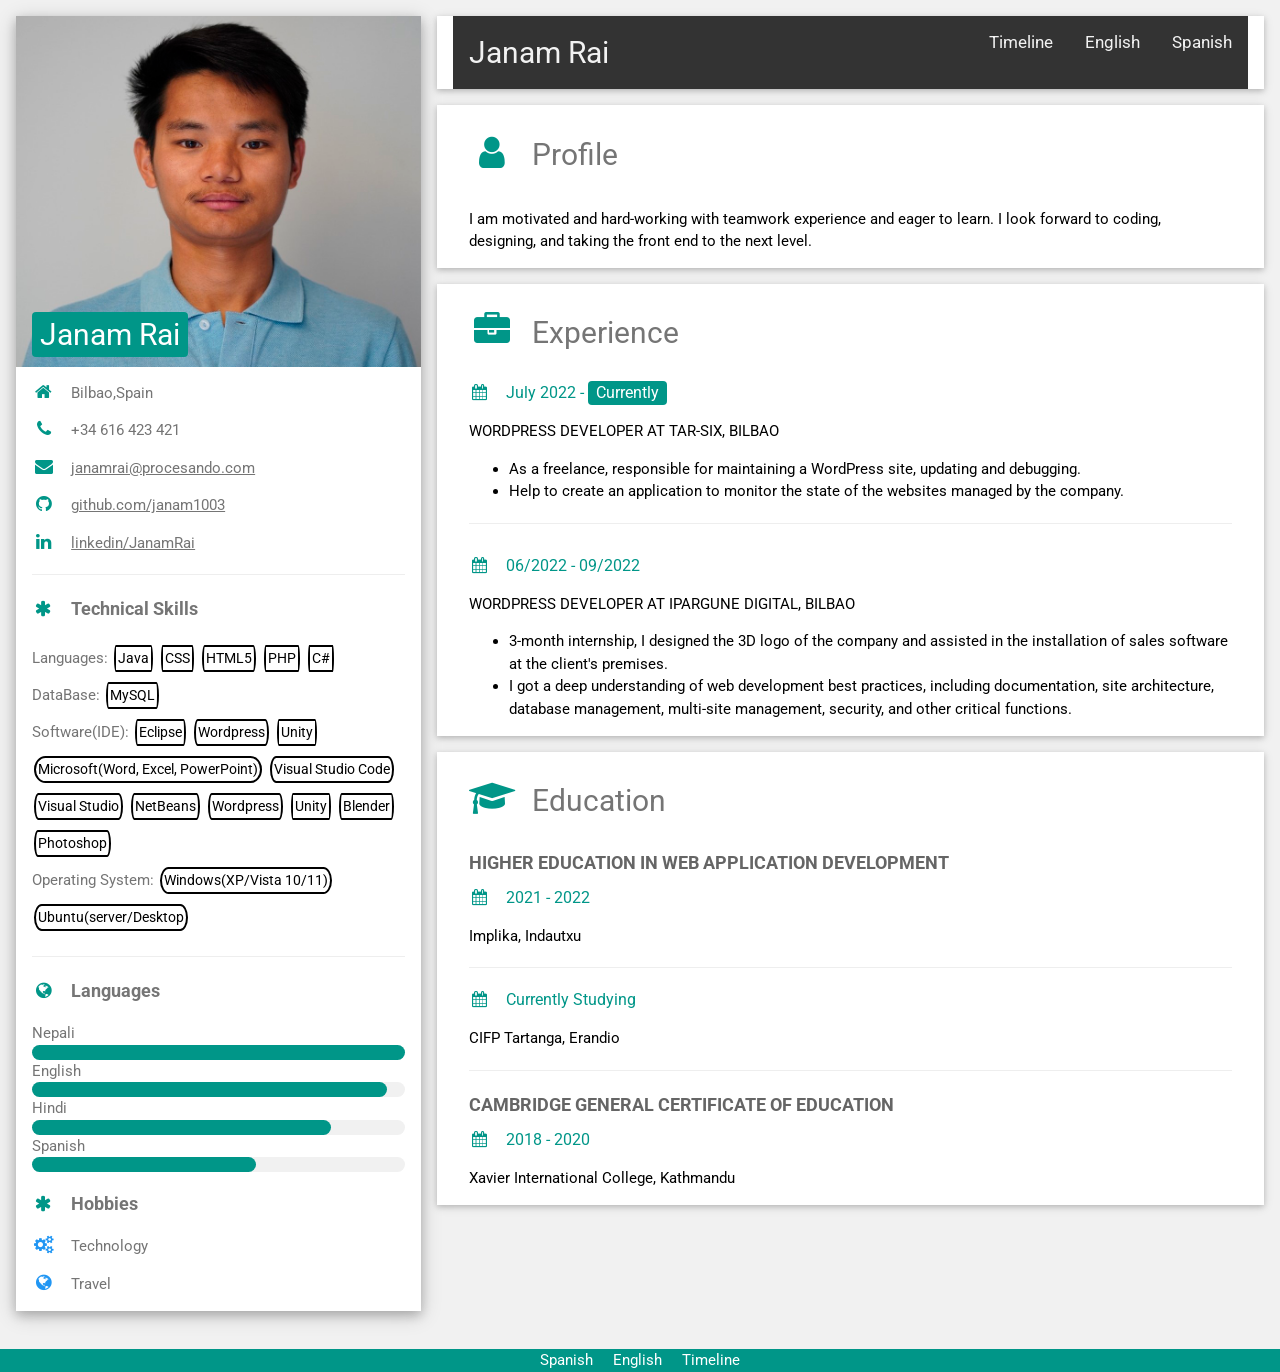
==== index.html @ 244e3b5e "Resume done" ====
<!DOCTYPE html>
<html>
<title>CV Janam Rai</title>
<meta charset="UTF-8">
<meta name="viewport" content="width=1366">
 <link rel="Icon" href="Logo.png">
<link rel="stylesheet" href="https://www.w3schools.com/w3css/4/w3.css">
<link rel='stylesheet' href='https://fonts.googleapis.com/css?family=Roboto'>
<link rel="stylesheet" href="https://cdnjs.cloudflare.com/ajax/libs/font-awesome/4.7.0/css/font-awesome.min.css">

<style>
html,body,h1,h2,h3,h4,h5,h6 {font-family: "Roboto", sans-serif}

.transbox {
  margin: 0px;
  padding: 4px;
  background-color: #ffffff52;
  border: 0.5px solid black;
  opacity: 0.6;
  font-size: 32px;
  font-weight: bold;
}

.btndownload {
  background-color: DodgerBlue;
  border: none;
  color: white;
  padding: 12px 30px;
  cursor: pointer;
  font-size: 20px;
}

/* Darker background on mouse-over */
.btndownload:hover {
  background-color: RoyalBlue;
}



/* Add a black background color to the top navigation */
.topnav {
  background-color: #333;
  overflow: hidden;
}

/* Style the links inside the navigation bar */
.topnav a {
  float: right;
  display: block;
  color: #f2f2f2;
  text-align: center;
  padding: 14px 16px;
  text-decoration: none;
  font-size: 17px;
}

/* Change the color of links on hover */
.topnav a:hover {
  background-color: #ddd;
  color: black;
}

/* Add an active class to highlight the current page */
.topnav a.active {
  background-color: #04AA6D;
  color: white;
}

/* Hide the link that should open and close the topnav on small screens */
.topnav .icon {
  display: none;
}

.btn{
border-radius:10%/100%;
border:2px solid #000;
background:#fff;
margin: 5px 2px;
padding: 1px 2px;
font-size:14px;
display:inline-block;
}
.btn:hover {
  background-color: #4CAF50;
  color: white;

}

.btn1{
border-radius:10%/100%;
border:2px solid #000;
background:#fff;
margin: 5px 2px;
padding: 1px 2px;
font-size:14px;
font-weight: bold;
display:inline-block;
}
.btn1:hover {
  background-color: #E83AE8;
  color: white;

}

.btn3{
border-radius:20%/100%;
border:2px solid #000;
background:#fff;
margin: 5px 2px;
padding: 1px 2px;
font-size:14px;
display:inline-block;
}
.btn3:hover {
  background-color: #1D5DDC;
  color: white;
}


.tooltip .tooltiptext {
  visibility: hidden;
  width: 120px;
  background-color: black;
  color: #fff;
  text-align: center;
  border-radius: 6px;
  padding: 5px 0;
  position: absolute;
  z-index: 1;
  top: -5px;
  left: 110%;
}

.tooltip .tooltiptext::after {
  content: "";
  position: absolute;
  top: 50%;
  right: 100%;
  margin-top: -5px;
  border-width: 5px;
  border-style: solid;
  border-color: transparent black transparent transparent;
}
.tooltip:hover .tooltiptext {
  visibility: visible;
}
</style>

<body class="w3-light-grey">

<!-- Page Container -->
<div class="w3-content w3-margin-top" style="max-width:1400px;">

  <!-- The Grid -->
  <div class="w3-row-padding">

    <!-- Left Column -->
    <div class="w3-third">
      
      <div class="w3-white w3-text-grey w3-card-4">
        <div class="w3-display-container">
          <img src = "./CV_Photo.png" style="width:100%" z-index: 50; alt="Avatar">
          
          <div class="w3-display-bottomleft w3-container w3-text-black">
             <!--<div class="transbox">
              <p>Janam Rai</p>
               <h2><p class="transbox w3-round">Janam Rai</p></h2>
            </div>-->  
            <h2><span class="w3-tag w3-teal w3-round">Janam Rai</span></h2> 
        </div>
    
      </div>

        <div class="w3-container">

           <!--<p><i class="fa fa-suitcase fa-fw w3-margin-right w3-large w3-text-teal"></i>Web Developer</p>
            <p><i class="fa fa-envelope fa-fw w3-margin-right w3-large w3-text-teal"></i>janamrai@procesando.com</p>--->
          <p><i class="fa fa-home fa-fw w3-margin-right w3-large w3-text-teal"></i>Bilbao,Spain</p>
          <p><i class="fa fa-phone fa-fw w3-margin-right w3-large w3-text-teal"></i><a>+34 616 423 421</a></p> 
          <p><i class="fa fa-envelope fa-fw w3-margin-right w3-large w3-text-teal"></i><a href = "mailto: janamrai@procesando.com">janamrai@procesando.com</a></p>     
          <p><i class="fa fa-github fa-fw w3-margin-right w3-large w3-text-teal"></i><a href="https://github.com/janam1003" title="">github.com/janam1003</a></p> 
          <p><i class="fa fa-linkedin fa-fw w3-margin-right w3-large w3-text-teal"></i><a href="https://www.linkedin.com/in/janam-rai-2b9438182/" title="">linkedin/JanamRai</a></p>     
          <hr>

          <p class="w3-large"><b><i class="fa fa-asterisk fa-fw w3-margin-right w3-text-teal"></i>Technical Skills</b></p>
          <div class="tooltip">Languages:
             <button class="btn">Java </button>
             <button class="btn">CSS </button>
             <button class="btn">HTML5 </button>
             <button class="btn">PHP </button>
             <button class="btn">C# </button>
          </div>

          <div class="tooltip">DataBase:
            <button class="btn">MySQL </button>
          </div>

          <div class="tooltip">Software(IDE):
            <button class="btn">Eclipse </button>
            <button class="btn">Wordpress </button>
            <button class="btn">Unity </button>
            <button class="btn">Microsoft(Word, Excel, PowerPoint) </button>
            <button class="btn">Visual Studio Code </button>
            <button class="btn">Visual Studio </button>
            <button class="btn">NetBeans </button>
            <button class="btn">Wordpress </button>
            <button class="btn">Unity </button>
            <button class="btn">Blender </button>
            <button class="btn">Photoshop </button>
          </div>

          <div class="tooltip">Operating System:
            <button class="btn">Windows(XP/Vista 10/11) </button>
            <button class="btn">Ubuntu(server/Desktop</button>
          </div>

          <hr>
       
          <p class="w3-large w3-text-theme"><b><i class="fa fa-globe fa-spin fa-fw w3-margin-right w3-text-teal"></i>Languages</b></p>
          <div class="tooltip">Nepali
           <span class="tooltiptext">Native one</span>
          </div>

          <div class="w3-light-grey w3-round-xlarge">
            <div class="w3-round-xlarge w3-teal" style="height:15px;width:100%"></div>
          </div>

          <div class="tooltip">English
            <span class="tooltiptext">Controls it very well</span>
          </div>

          <div class="w3-light-grey w3-round-xlarge">
            <div class="w3-round-xlarge w3-teal" style="height:15px;width:95%"></div>
          </div>

          <div class="tooltip">Hindi
            <span class="tooltiptext">Controls it very well</span>
          </div>

          <div class="w3-light-grey w3-round-xlarge">
            <div class="w3-round-xlarge w3-teal" style="height:15px;width:80%"></div>
          </div>

          <div class="tooltip">Spanish
            <span class="tooltiptext">Controls it very well</span>
          </div>
          <div class="w3-light-grey w3-round-xlarge">
            <div class="w3-round-xlarge w3-teal" style="height:15px;width:60%"></div>
          </div>

        
          <p class="w3-large"><b><i class="fa fa-asterisk fa-spin fa-fw w3-margin-right w3-text-teal"></i>Hobbies</b></p>
           <!--<p><i class="fa fa-blind fa-fw w3-margin-right w3-large w3-text-blue"></i>Trecking</p>-->
          <p><i class="fa fa-cogs fa-fw w3-margin-right w3-large w3-text-blue"></i>Technology</p>
          <p><i class="fa fa-globe fa-fw w3-margin-right w3-large w3-text-blue"></i>Travel</p>

        </div>

      </div><br>

    </div>
    <!-- End Left Column -->

    <!-- Right Column -->
    <div class="w3-twothird">
      <div class="w3-container w3-card w3-white w3-margin-bottom">
      <div class="topnav" id="myTopnav">      
        <a href="./CV_Español.html">Spanish</a>
        <a href="./CV_English.html">English</a>
        <a href="./CV_Timeline.html">Timeline</a>       
        <a style="float:left; font-size:30px;">Janam Rai</a>
        <a href="javascript:void(0);" class="icon" onclick="myFunction()">
        <i class="fa fa-bars"></i>
        </a>
      </div>
    </div>

    <div class="w3-container w3-card w3-white w3-margin-bottom">
        <div class="w3-container">
        <h2 class="w3-text-grey w3-padding-16"><i class="fa fa-user fa-fw w3-margin-right w3-xxlarge w3-text-teal"></i>Profile </h2>
        <p>I am motivated and hard-working with teamwork experience and eager to learn. I look forward to coding, designing, and taking the front end to the next level.</p>  
        </div>
      </div>

      <div class="w3-container w3-card w3-white w3-margin-bottom">
        <div class="w3-container">
          <h2 class="w3-text-grey w3-padding-16"><i class="fa fa-briefcase fa-fw w3-margin-right w3-xxlarge w3-text-teal"></i>Experience</h2>
          <h6 class="w3-text-teal"><i class="fa fa-calendar fa-fw w3-margin-right"></i>July 2022 - <span class="w3-tag w3-teal w3-round">Currently</span></h6>
          <p> WORDPRESS DEVELOPER AT TAR-SIX, BILBAO</p>           
          <ul>
            <li>As a freelance, responsible for maintaining a WordPress site, updating and debugging.</li>
            <li>Help to create an application to monitor the state of the websites managed by the company.</li>          
          </ul>
          <hr>
        </div> 

        <div class="w3-container">
          <h6 class="w3-text-teal"><i class="fa fa-calendar fa-fw w3-margin-right"></i>06/2022 - <span>09/2022</span></h6>
          <p> WORDPRESS DEVELOPER AT IPARGUNE DIGITAL, BILBAO</p>           
          <ul>
            <li>3-month internship, I designed the 3D logo of the company and assisted in the installation of sales software at the client's premises.</li>
            <li>I got a deep understanding of web development best practices, including documentation, site architecture, database management, multi-site management, security, and other critical functions.       
          </ul>
        </div> 
      </div>

      <div class="w3-container w3-card w3-white w3-margin-bottom">
        <div class="w3-container">
          <h2 class="w3-text-grey w3-padding-16"><i class="fa fa-graduation-cap fa-fw w3-margin-right w3-xxlarge w3-text-teal"></i>Education
          <h5 class="w3-opacity"><b>HIGHER EDUCATION IN WEB APPLICATION DEVELOPMENT</b></h5>
          <h6 class="w3-text-teal"><i class="fa fa-calendar fa-fw w3-margin-right"></i>2021 - 2022</h6>
          <p>Implika, Indautxu</p>
          <hr>
          <h6 class="w3-text-teal"><i class="fa fa-calendar fa-fw w3-margin-right"></i>Currently Studying</h6>
          <p>CIFP Tartanga, Erandio</p>
          <hr>
              <h5 class="w3-opacity"><b>CAMBRIDGE GENERAL CERTIFICATE OF EDUCATION</b></h5>
              <h6 class="w3-text-teal"><i class="fa fa-calendar fa-fw w3-margin-right"></i>2018 - 2020</h6>
              <p>Xavier International College, Kathmandu</p>
              
        </div>
        
      </div>
    <!-- End Right Column -->

    </div>
  <!-- End Grid -->

</div>
<!-- End Left Column -->

  <footer class="w3-container w3-teal w3-center w3-margin-top">

    
    <a href="./CV_Español.html" ><span class="w3-tag w3-teal w3-round">Spanish</span></a>
    <a href="./CV_English.html"><span class="w3-tag w3-teal w3-round">English</span></a>
    <a href="./CV_Timeline.html"><span class="w3-tag w3-teal w3-round">Timeline</span></a>

  </footer>
</body>
</html>
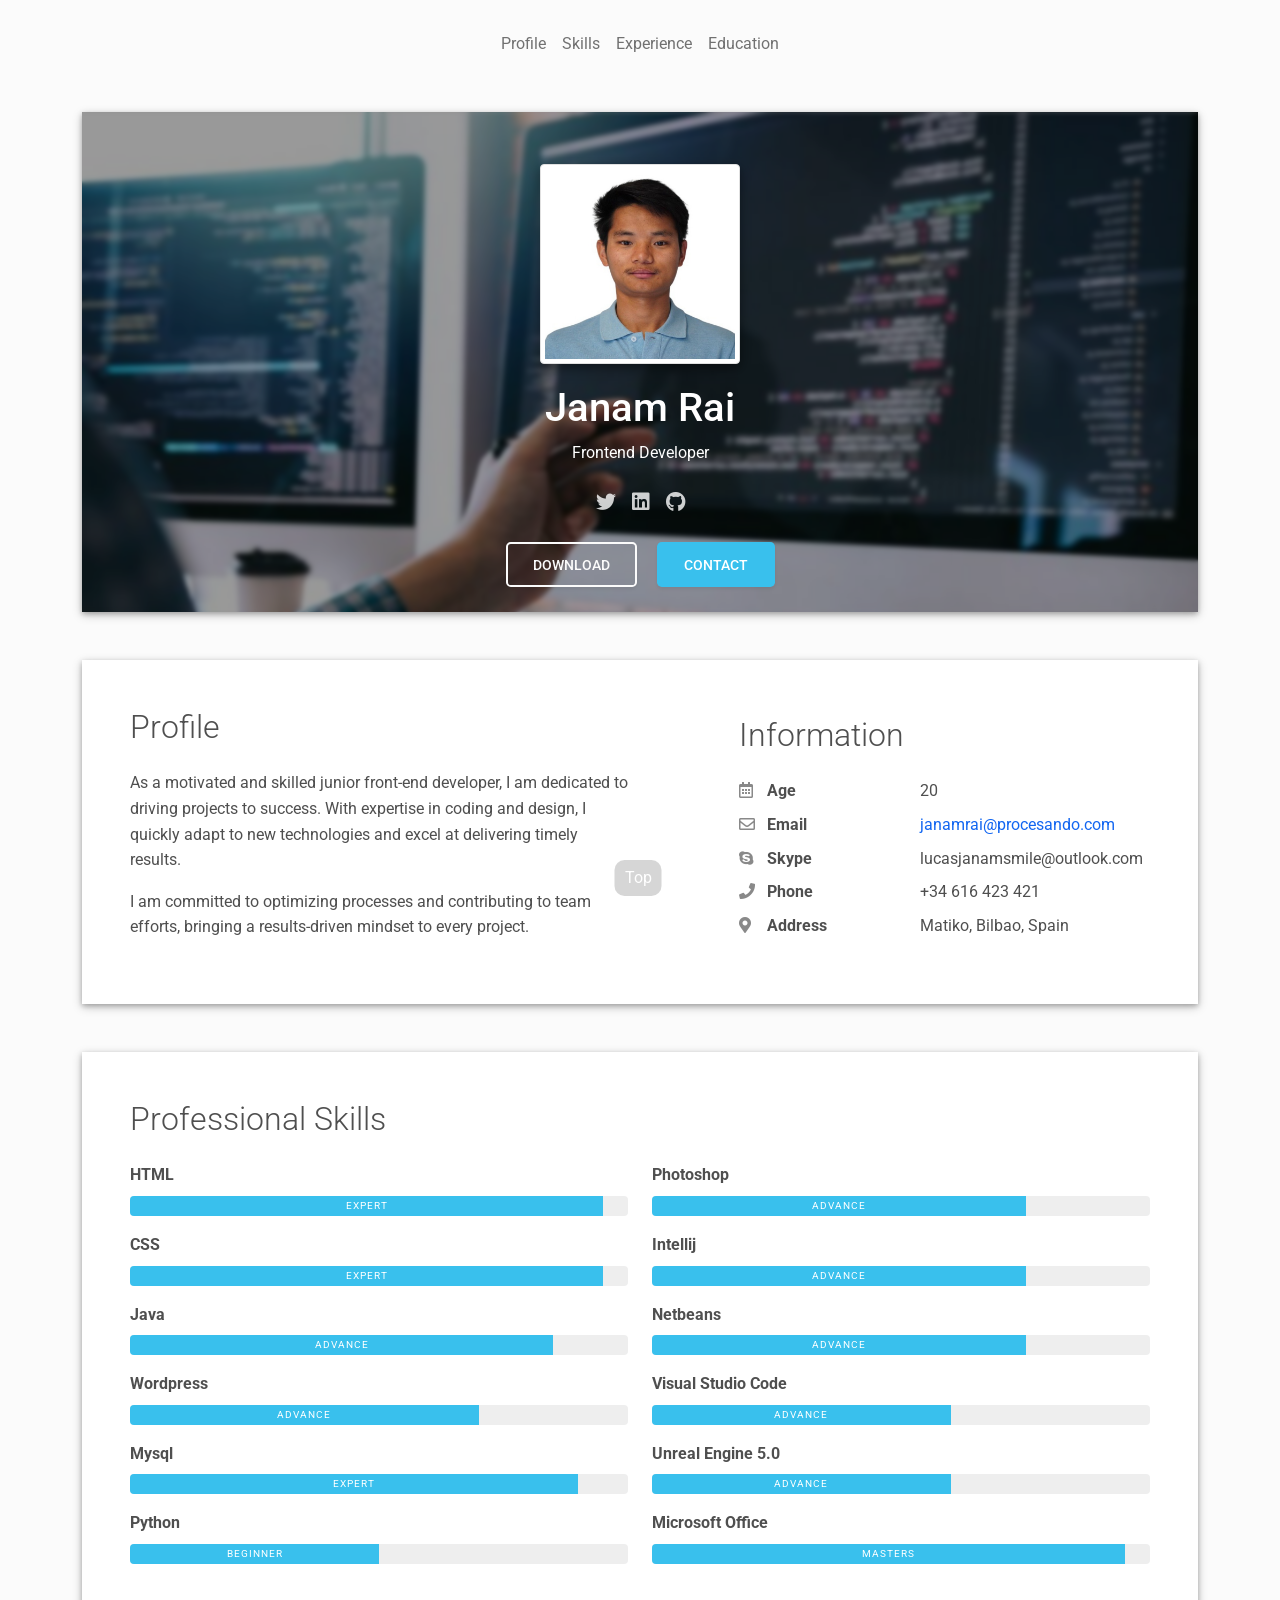
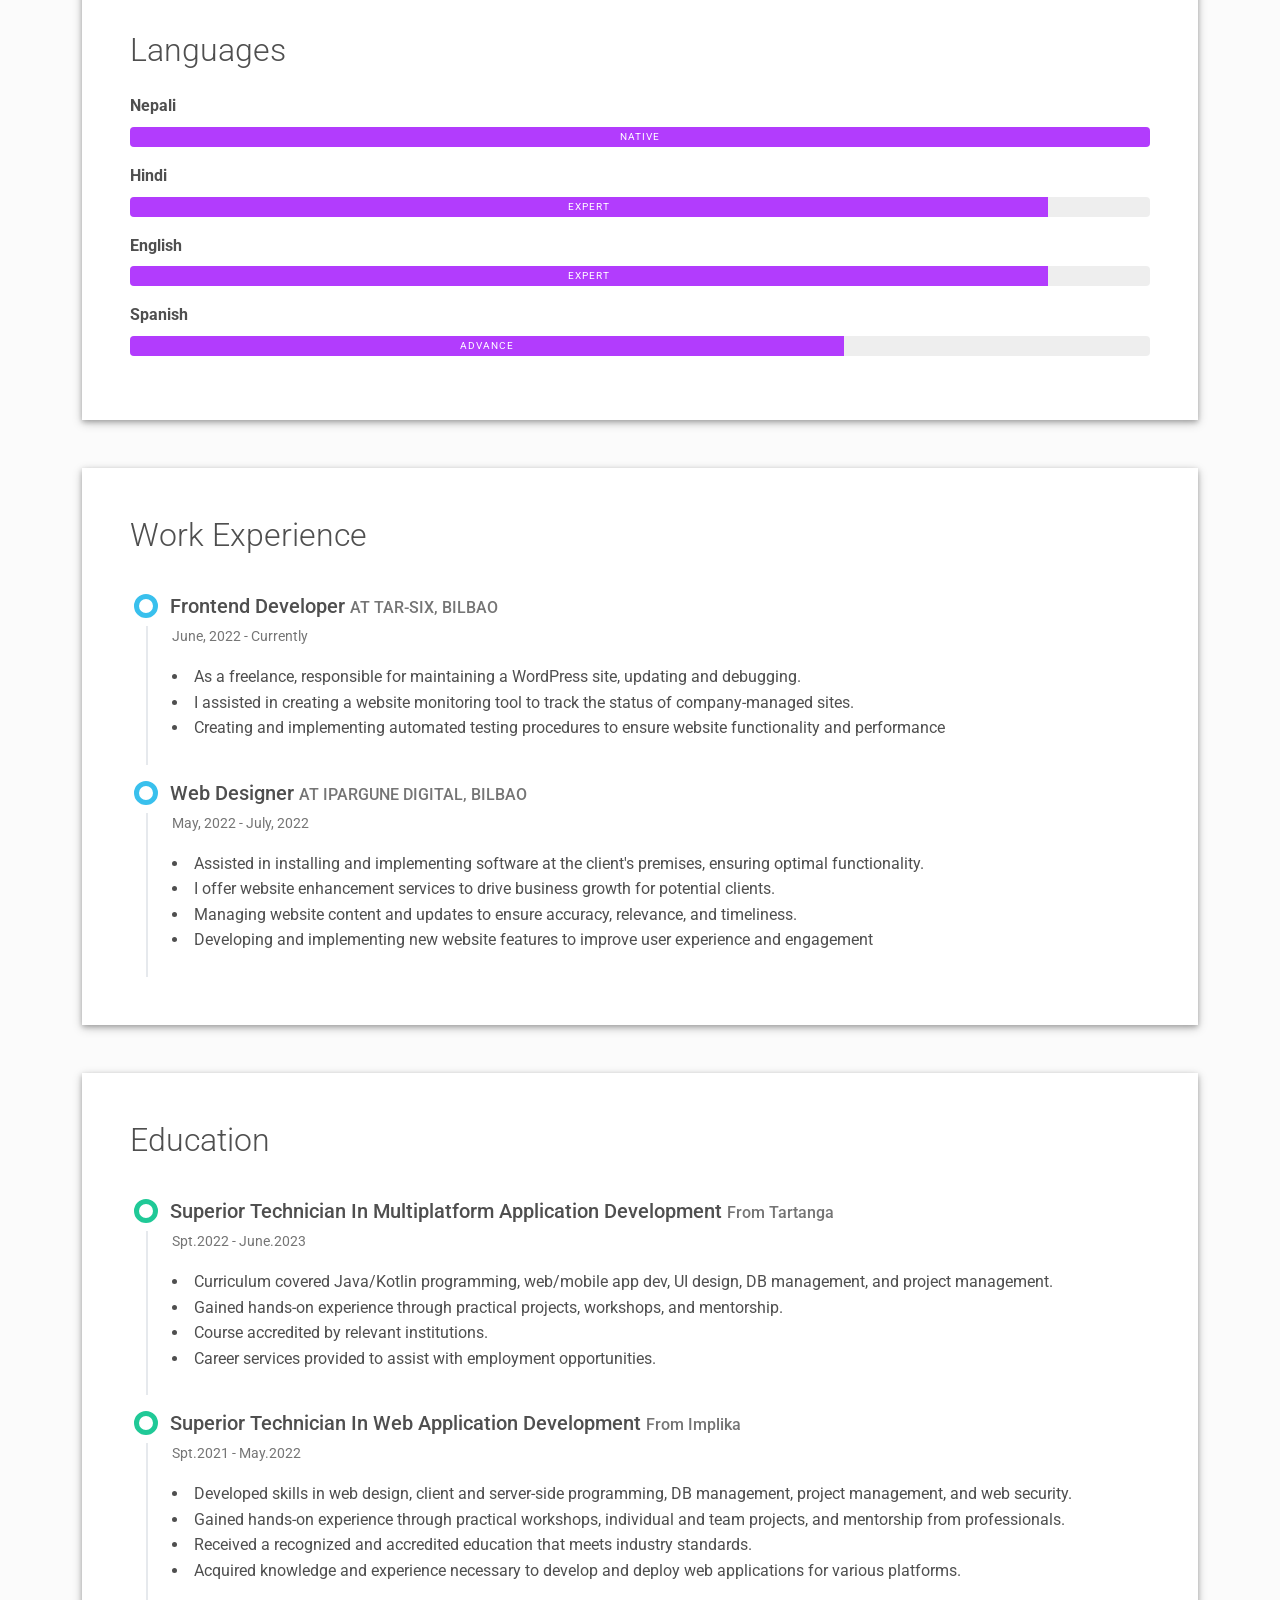
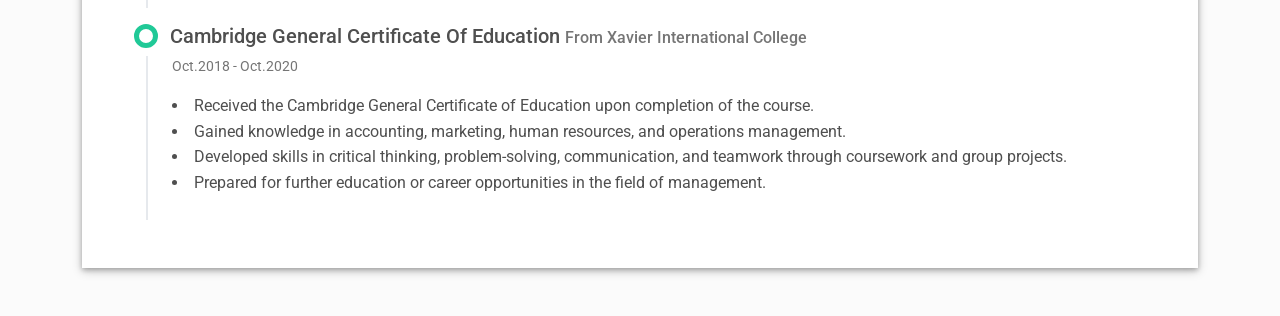
==== commit 7a1942f7: "resume model done Signed-off-by: Janam Rai <lucasjanamsmile@gmail.com>" ====
--- a/index.html
+++ b/index.html
@@ -1,343 +1,790 @@
-
 <!DOCTYPE html>
-<html>
-<title>CV Janam Rai</title>
-<meta charset="UTF-8">
-<meta name="viewport" content="width=1366">
- <link rel="Icon" href="Logo.png">
-<link rel="stylesheet" href="https://www.w3schools.com/w3css/4/w3.css">
-<link rel='stylesheet' href='https://fonts.googleapis.com/css?family=Roboto'>
-<link rel="stylesheet" href="https://cdnjs.cloudflare.com/ajax/libs/font-awesome/4.7.0/css/font-awesome.min.css">
-
-<style>
-html,body,h1,h2,h3,h4,h5,h6 {font-family: "Roboto", sans-serif}
-
-.transbox {
-  margin: 0px;
-  padding: 4px;
-  background-color: #ffffff52;
-  border: 0.5px solid black;
-  opacity: 0.6;
-  font-size: 32px;
-  font-weight: bold;
-}
-
-.btndownload {
-  background-color: DodgerBlue;
-  border: none;
-  color: white;
-  padding: 12px 30px;
-  cursor: pointer;
-  font-size: 20px;
-}
-
-/* Darker background on mouse-over */
-.btndownload:hover {
-  background-color: RoyalBlue;
-}
-
-
-
-/* Add a black background color to the top navigation */
-.topnav {
-  background-color: #333;
-  overflow: hidden;
-}
-
-/* Style the links inside the navigation bar */
-.topnav a {
-  float: right;
-  display: block;
-  color: #f2f2f2;
-  text-align: center;
-  padding: 14px 16px;
-  text-decoration: none;
-  font-size: 17px;
-}
-
-/* Change the color of links on hover */
-.topnav a:hover {
-  background-color: #ddd;
-  color: black;
-}
-
-/* Add an active class to highlight the current page */
-.topnav a.active {
-  background-color: #04AA6D;
-  color: white;
-}
-
-/* Hide the link that should open and close the topnav on small screens */
-.topnav .icon {
-  display: none;
-}
-
-.btn{
-border-radius:10%/100%;
-border:2px solid #000;
-background:#fff;
-margin: 5px 2px;
-padding: 1px 2px;
-font-size:14px;
-display:inline-block;
-}
-.btn:hover {
-  background-color: #4CAF50;
-  color: white;
-
-}
-
-.btn1{
-border-radius:10%/100%;
-border:2px solid #000;
-background:#fff;
-margin: 5px 2px;
-padding: 1px 2px;
-font-size:14px;
-font-weight: bold;
-display:inline-block;
-}
-.btn1:hover {
-  background-color: #E83AE8;
-  color: white;
-
-}
-
-.btn3{
-border-radius:20%/100%;
-border:2px solid #000;
-background:#fff;
-margin: 5px 2px;
-padding: 1px 2px;
-font-size:14px;
-display:inline-block;
-}
-.btn3:hover {
-  background-color: #1D5DDC;
-  color: white;
-}
-
-
-.tooltip .tooltiptext {
-  visibility: hidden;
-  width: 120px;
-  background-color: black;
-  color: #fff;
-  text-align: center;
-  border-radius: 6px;
-  padding: 5px 0;
-  position: absolute;
-  z-index: 1;
-  top: -5px;
-  left: 110%;
-}
-
-.tooltip .tooltiptext::after {
-  content: "";
-  position: absolute;
-  top: 50%;
-  right: 100%;
-  margin-top: -5px;
-  border-width: 5px;
-  border-style: solid;
-  border-color: transparent black transparent transparent;
-}
-.tooltip:hover .tooltiptext {
-  visibility: visible;
-}
-</style>
-
-<body class="w3-light-grey">
-
-<!-- Page Container -->
-<div class="w3-content w3-margin-top" style="max-width:1400px;">
-
-  <!-- The Grid -->
-  <div class="w3-row-padding">
-
-    <!-- Left Column -->
-    <div class="w3-third">
-      
-      <div class="w3-white w3-text-grey w3-card-4">
-        <div class="w3-display-container">
-          <img src = "./CV_Photo.png" style="width:100%" z-index: 50; alt="Avatar">
+
+<html lang="en-US">
+
+    <head>
+
+        <meta charset="UTF-8">
+
+        <meta http-equiv="X-UA-Compatible" content="IE=edge">
+
+        <meta name="viewport" content="width=device-width, initial-scale=1">
+
+        <title>Janam Rai</title>
+
+        <link rel="Icon" href="images/Logo.png">
+
+        <link rel="preload" as="style" href="https://fonts.googleapis.com/css2?family=Poppins:wght@600&amp;family=Roboto:wght@300;400;500;700&amp;display=swap"/>
+
+        <link rel="stylesheet"href="https://fonts.googleapis.com/css2?family=Poppins:wght@600&amp;family=Roboto:wght@300;400;500;700&amp;display=swap" media="print" onload="this.media='all'"/>
+
+        <noscript> <link rel="stylesheet" href="https://fonts.googleapis.com/css2?family=Poppins:wght@600&amp;family=Roboto:wght@300;400;500;700&amp;display=swap"/></noscript>
+
+        <link href="css/font-awesome/css/all.min.css?ver=1.2.1" rel="stylesheet">
+
+        <link href="css/mdb.min.css?ver=1.2.1" rel="stylesheet">
+
+        <link href="css/aos.css?ver=1.2.1" rel="stylesheet">
+
+        <link href="css/main.css?ver=1.2.1" rel="stylesheet">
+
+        <noscript><style type="text/css">[data-aos] {opacity: 1 !important;transform: translate(0) scale(1) !important;}</style></noscript>
+
+    </head>
+
+
+    <body class="bg-light" id="top">
+
+        <header class="d-print-none">
+
+            <div class="container text-center text-lg-left">
+
+                <div class="pt-4 clearfix">
+
+                    <div class="container text-center text-lg-left">
+
+                        <nav role="navigation">
+
+                            <ul class="nav justify-content-center">
+
+                                <li class="nav-item"><a class="nav-link" href="#about" title="About"><span class="menu-title">Profile</span></a> </li>
+
+                                <li class="nav-item"><a class="nav-link" href="#skills" title="Skills"><span class="menu-title">Skills</span></a> </li>
+
+                                <li class="nav-item"><a class="nav-link" href="#experience" title="Experience"><span class="menu-title">Experience</span></a></li>
+
+                                <li class="nav-item"><a class="nav-link" href="#education" title="Education"><span class="menu-title">Education</span></a> </li>
+
+                                <!--<li class="nav-item"><a class="nav-link" href="#contact" title="Contact"><span class="menu-title">Contact</span></a> </li>
+
+                                <li class="nav-item"><a class="nav-link" href="#references" title="References"><span class="menu-title">References</span></a> </li> -->
+
+                            </ul>
+
+                        </nav>
+
+                    </div>
+
+                </div>
+
+            </div>
+
+        </header>
+
+        <div class="page-content">
+
+            <div class="container">
+
+                <div class="resume-container">
+
+                    <div class="shadow-1-strong bg-white my-5" id="intro">
+
+                        <div class="bg-info text-white">
+
+                            <div class="cover bg-image"><img src="images/BG.jpg"  width="200" height="565" />
+
+                                <div class="mask" style="background-color: rgba(0, 0, 0, 0.4);backdrop-filter: blur(2px);">
+
+                                    <div class="text-center p-5">
+
+                                        <div class="avatar p-1"><img class="img-thumbnail shadow-2-strong" data-aos="zoom-out"data-aos-delay="100" src="images/avatar.jpg" width="200" height="200" /></div>
+
+                                        <div class="header-bio mt-3">
+
+                                            <div data-aos="zoom-in" data-aos-delay="0">
+
+                                                <h2 class="h1">Janam Rai</h2>
+
+                                                <p>Frontend Developer</p>
+
+                                            </div>
+
+                                            <div class="header-social mb-3 d-print-none" data-aos="zoom-in"data-aos-delay="200">
+
+                                                <nav role="navigation">
+
+                                                    <ul class="nav justify-content-center">
+
+                                                        <li class="nav-item"><a class="nav-link" href="https://twitter.com/JanamRa08918836"title="Twitter">
+
+                                                            <i class="fab fa-twitter"></i>
+                                                            <span class="menu-title sr-only">Twitter</span></a>
+
+                                                        </li>
+
+                                                            <!--
+                                                        <li class="nav-item"><a class="nav-link"href="https://www.facebook.com/profile.php?id=100029188033505" title="Facebook">
+
+                                                                <i class="fab fa-facebook">
+                                                                </i><span class="menu-title sr-only">Facebook</span></a>
+
+                                                        </li>
+
+                                                        <li class="nav-item"><a class="nav-link"href="https://www.instagram.com/lmt10hunk/"title="Instagram">
+
+                                                            <i class="fab fa-instagram"> </i>
+                                                            <spanclass="menu-title sr-only"></span></a>
+
+                                                        </li>
+
+                                                        -->
+
+                                                        <li class="nav-item"><a class="nav-link" href="https://www.linkedin.com/in/janam-rai-2b9438182/"title="linkedin">
+
+                                                                <i class="fab fa-linkedin"></i>
+                                                                <span class="menu-title sr-only">linkedin</span></a>
+                                                        </li>
+
+                                                        <li class="nav-item"><a class="nav-link" href="https://github.com/janam1003" title="Github">
+                                                        
+                                                            <i class="fab fa-github"></i><spanclass="menu-title sr-only"></span></a>
+
+                                                        </li>
+
+                                                    </ul>
+
+                                                </nav>
+
+                                            </div>
+
+                                        </div>
+
+                                        
+                                        <div class="d-print-none">
+
+                                            <a class="btn btn-outline-light btn-lg shadow-sm mt-1 me-3" href="images/CV.pdf" data-aos="fade-right"data-aos-delay="700">Download</a>
+
+                                            <a class="btn btn-info btn-lg shadow-sm mt-1" href="mailto:janamrai@procesando.com" data-aos="fade-left" data-aos-delay="700">Contact</a>
+                                            
+                                        </div>
+
+                                    </div>
+
+                                </div>
+
+                            </div>
+
+                        </div>
+
+                    </div>
+
+                </div>
+
+                <div class="shadow-1-strong bg-white my-5 p-5" id="about">
+
+                    <div class="about-section">
+
+                        <div class="row">
+
+                            <div class="col-md-6">
+
+                                <h2 class="h2 fw-light mb-4">Profile</h2>
+
+                                <p>As a motivated and skilled junior front-end developer, I am dedicated to driving projects
+                                    to success. With expertise in coding and design, I quickly adapt to new technologies and
+                                    excel at delivering timely results.</p>
+
+                                <p>I am committed to optimizing processes and contributing to team efforts, bringing a results-driven mindset to every project.  </p>
+
+                            </div>
+
+                            <div class="col-md-5 offset-lg-1">
+
+                                <div class="row mt-2">
+
+                                    <h2 class="h2 fw-light mb-4">Information</h2>
+
+                                    <div class="col-sm-5">
+
+                                        <div class="pb-2 fw-bolder"><i class="far fa-calendar-alt pe-2 text-muted"style="width:24px;opacity:0.85;"></i> Age</div>
+
+                                    </div>
+
+                                    <div class="col-sm-7">
+
+                                        <div class="pb-2">20</div>
+
+                                    </div>
+
+                                    <div class="col-sm-5">
+
+                                        <div class="pb-2 fw-bolder"><i class="far fa-envelope pe-2 text-muted"style="width:24px;opacity:0.85;"></i> Email</div>
+                                        
+                                    </div>
+
+                                    <div class="col-sm-7">
+
+                                        <div class="pb-2"><a href="mailto:janamrai@procesando.com">janamrai@procesando.com</a></div>
+
+                                    </div>
+
+                                    <div class="col-sm-5">
+
+                                        <div class="pb-2 fw-bolder"><i class="fab fa-skype pe-2 text-muted"style="width:24px;opacity:0.85;"></i> Skype</div>
+
+                                    </div>
+
+                                    <div class="col-sm-7">
+
+                                        <div class="pb-2">lucasjanamsmile@outlook.com</div>
+
+                                    </div>
+
+                                    <div class="col-sm-5">
+
+                                        <div class="pb-2 fw-bolder"><i class="fas fa-phone pe-2 text-muted"style="width:24px;opacity:0.85;"></i> Phone</div>
+
+                                    </div>
+
+                                    <div class="col-sm-7">
+
+                                        <div class="pb-2">+34 616 423 421</div>
+
+                                    </div>
+
+                                    <div class="col-sm-5">
+
+                                        <div class="pb-2 fw-bolder"><i class="fas fa-map-marker-alt pe-2 text-muted"style="width:24px;opacity:0.85;"></i> Address</div>
+
+                                    </div>
+
+                                    <div class="col-sm-7">
+
+                                        <div class="pb-2">Matiko, Bilbao, Spain</div>
+
+                                    </div>
+
+                                </div>
+
+                            </div>
+
+                        </div>
+
+                    </div>
+
+                </div>
+
+                <div class="shadow-1-strong bg-white my-5 p-5" id="skills">
+
+                    <div class="skills-section">
+
+                        <h2 class="h2 fw-light mb-4">Professional Skills</h2>
+
+                        <div class="row">
+
+                            <div class="col-md-6">
+
+                                <div class="mb-3"><span class="fw-bolder">HTML</span>
+
+                                    <div class="progress my-2 rounded" style="height: 20px">
+                                        
+                                        <div class="progress-bar bg-info" role="progressbar" data-aos="zoom-in-right"
+                                            data-aos-delay="100" data-aos-anchor=".skills-section" style="width: 95%;"
+                                            aria-valuenow="95" aria-valuemin="0" aria-valuemax="100">Expert</div>
+                                    </div>
+                                </div>
+
+                                <div class="mb-3"><span class="fw-bolder">CSS</span>
+                                    <div class="progress my-2 rounded" style="height: 20px">
+                                        <div class="progress-bar bg-info" role="progressbar" data-aos="zoom-in-right"
+                                            data-aos-delay="200" data-aos-anchor=".skills-section" style="width: 95%"
+                                            aria-valuenow="95" aria-valuemin="0" aria-valuemax="100">Expert</div>
+                                    </div>
+                                </div>
+
+                                <div class="mb-3"><span class="fw-bolder">Java</span>
+                                    <div class="progress my-2 rounded" style="height: 20px">
+                                        <div class="progress-bar bg-info" role="progressbar" data-aos="zoom-in-right"
+                                            data-aos-delay="300" data-aos-anchor=".skills-section" style="width: 85%"
+                                            aria-valuenow="85" aria-valuemin="0" aria-valuemax="100">Advance</div>
+                                    </div>
+                                </div>
+
+                                <div class="mb-3"><span class="fw-bolder">Wordpress</span>
+                                    <div class="progress my-2 rounded" style="height: 20px">
+                                        <div class="progress-bar bg-info" role="progressbar" data-aos="zoom-in-right"
+                                            data-aos-delay="300" data-aos-anchor=".skills-section" style="width: 70%"
+                                            aria-valuenow="70" aria-valuemin="0" aria-valuemax="100">Advance</div>
+                                    </div>
+                                </div>
+
+                                <div class="mb-3"><span class="fw-bolder">Mysql</span>
+                                    <div class="progress my-2 rounded" style="height: 20px">
+                                        <div class="progress-bar bg-info" role="progressbar" data-aos="zoom-in-right"
+                                            data-aos-delay="300" data-aos-anchor=".skills-section" style="width: 90%"
+                                            aria-valuenow="90" aria-valuemin="0" aria-valuemax="100">Expert</div>
+                                    </div>
+                                </div>
+
+                                <div class="mb-3"><span class="fw-bolder">Python</span>
+                                    <div class="progress my-2 rounded" style="height: 20px">
+                                        <div class="progress-bar bg-info" role="progressbar" data-aos="zoom-in-right"
+                                            data-aos-delay="300" data-aos-anchor=".skills-section" style="width: 50%"
+                                            aria-valuenow="50" aria-valuemin="0" aria-valuemax="100">Beginner</div>
+                                    </div>
+                                </div>
+
+                            </div>
+
+                            <div class="col-md-6">
+
+                                 <div class="mb-3"><span class="fw-bolder">Photoshop</span>
+                                    <div class="progress my-2 rounded" style="height: 20px">
+                                        <div class="progress-bar bg-info" role="progressbar" data-aos="zoom-in-right"
+                                            data-aos-delay="300" data-aos-anchor=".skills-section" style="width: 75%"
+                                            aria-valuenow="50" aria-valuemin="0" aria-valuemax="100">Advance</div>
+                                    </div>
+                                </div>
+
+                                <div class="mb-3"><span class="fw-bolder">Intellij</span>
+                                    <div class="progress my-2 rounded" style="height: 20px">
+                                        <div class="progress-bar bg-info" role="progressbar" data-aos="zoom-in-right"
+                                            data-aos-delay="600" data-aos-anchor=".skills-section" style="width: 75%"
+                                            aria-valuenow="75" aria-valuemin="0" aria-valuemax="100">Advance</div>
+                                    </div>
+                                </div>
+
+                                <div class="mb-3"><span class="fw-bolder">Netbeans</span>
+                                    <div class="progress my-2 rounded" style="height: 20px">
+                                        <div class="progress-bar bg-info" role="progressbar" data-aos="zoom-in-right"
+                                            data-aos-delay="600" data-aos-anchor=".skills-section" style="width: 75%"
+                                            aria-valuenow="75" aria-valuemin="0" aria-valuemax="100">Advance</div>
+                                    </div>
+                                </div>
+
+                                <div class="mb-3"><span class="fw-bolder">Visual Studio Code</span>
+                                    <div class="progress my-2 rounded" style="height: 20px">
+                                        <div class="progress-bar bg-info" role="progressbar" data-aos="zoom-in-right"
+                                            data-aos-delay="500" data-aos-anchor=".skills-section" style="width: 60%"
+                                            aria-valuenow="60" aria-valuemin="0" aria-valuemax="100">Advance</div>
+                                    </div>
+                                </div>
+
+                                <div class="mb-3"><span class="fw-bolder">Unreal Engine 5.0</span>
+                                    <div class="progress my-2 rounded" style="height: 20px">
+                                        <div class="progress-bar bg-info" role="progressbar" data-aos="zoom-in-right"
+                                            data-aos-delay="500" data-aos-anchor=".skills-section" style="width: 60%"
+                                            aria-valuenow="60" aria-valuemin="0" aria-valuemax="100">Advance</div>
+                                    </div>
+                                </div>                        
+
+                                <div class="mb-3"><span class="fw-bolder">Microsoft Office</span>
+
+                                    <div class="progress my-2 rounded" style="height: 20px">
+                                        <div class="progress-bar bg-info" role="progressbar" data-aos="zoom-in-right"
+                                            data-aos-delay="400" data-aos-anchor=".skills-section" style="width: 95%"
+                                            aria-valuenow="95" aria-valuemin="0" aria-valuemax="100">Masters</div>
+                                    </div>
+                                </div>
+
+                            </div>
+
+                        </div>
+
+                    </div>
+
+                    <Br></Br>
+
+                    <h2 class="h2 fw-light mb-4">Languages</h2>
+
+                    <div class="mb-3"><span class="fw-bolder">Nepali</span>
+                        <div class="progress my-2 rounded" style="height: 20px">
+                            <div class="progress-bar bg-secondary" role="progressbar" data-aos="zoom-in-right"
+                                data-aos-delay="500" data-aos-anchor=".skills-section" style="width: 100%"
+                                aria-valuenow="100" aria-valuemin="0" aria-valuemax="100">Native</div>
+                        </div>
+                    </div>
+
+                    <div class="mb-3"><span class="fw-bolder">Hindi</span>
+                        <div class="progress my-2 rounded" style="height: 20px">
+                            <div class="progress-bar bg-secondary" role="progressbar" data-aos="zoom-in-right"
+                                data-aos-delay="500" data-aos-anchor=".skills-section" style="width: 90%"
+                                aria-valuenow="90" aria-valuemin="0" aria-valuemax="100">Expert</div>
+                        </div>
+                    </div>
+
+                    <div class="mb-3"><span class="fw-bolder">English</span>
+                        <div class="progress my-2 rounded" style="height: 20px">
+                            <div class="progress-bar bg-secondary" role="progressbar" data-aos="zoom-in-right"
+                                data-aos-delay="500" data-aos-anchor=".skills-section" style="width: 90%" aria-valuenow="90"
+                                aria-valuemin="0" aria-valuemax="100">Expert</div>
+                        </div>
+                    </div>
+
+                    <div class="mb-3"><span class="fw-bolder">Spanish</span>
+                        <div class="progress my-2 rounded" style="height: 20px">
+                            <div class="progress-bar bg-secondary" role="progressbar" data-aos="zoom-in-right"
+                                data-aos-delay="500" data-aos-anchor=".skills-section" style="width: 70%" aria-valuenow="70"
+                                aria-valuemin="0" aria-valuemax="100">Advance</div>
+                        </div>
+                    </div>
+
+                </div>
+
+                <div class="shadow-1-strong bg-white my-5 p-5" id="experience">
+
+                    <div class="work-experience-section">
+
+                        <h2 class="h2 fw-light mb-4">Work Experience</h2>
+
+                        <div class="timeline">
+
+                            <div class="timeline-card timeline-card-info" data-aos="fade-in" data-aos-delay="0">
+
+                                <div class="timeline-head px-4 pt-3">
+
+                                    <div class="h5">Frontend Developer <span class="text-muted h6">AT TAR-SIX, BILBAO</span></div>
+
+                                </div>
+
+                               
+
+                                <div class="timeline-body px-4 pb-4">
+
+                                    <div class="text-muted text-small mb-3">June, 2022 - Currently</div>
+
+                                    <li>As a freelance, responsible for maintaining a WordPress site, updating and debugging.</li>
+
+                                    <li>I assisted in creating a website monitoring tool to track the status of company-managed sites.</li>
+
+                                    <li>Creating and implementing automated testing procedures to ensure website functionality and performance</li>
+                                    
+                                </div>
+
+                            </div>
+
+                            <div class="timeline-card timeline-card-info" data-aos="fade-in" data-aos-delay="0">
+
+                                <div class="timeline-head px-4 pt-3">
+
+                                    <div class="h5">Web Designer <span class="text-muted h6">AT IPARGUNE DIGITAL, BILBAO</span></div>
+
+                                </div>
+
+                                <div class="timeline-body px-4 pb-4">
+
+                                    <div class="text-muted text-small mb-3">May, 2022 - July, 2022</div>
+                                    
+                                    <li>Assisted in installing and implementing software at the client's premises, ensuring optimal functionality.</li>
+
+                                    <li>I offer website enhancement services to drive business growth for potential clients.</li>
+
+                                    <li>Managing website content and updates to ensure accuracy, relevance, and timeliness. </li>
+
+                                    <li>Developing and implementing new website features to improve user experience and engagement</li>                                  
+
+                                </div>
+
+                            </div>
+                
+                        </div>
+
+                    </div>
+
+                </div>
+
+                <div class="shadow-1-strong bg-white my-5 p-5" id="education">
+
+                    <div class="education-section">
+
+                        <h2 class="h2 fw-light mb-4">Education</h2>
+
+                        <div class="timeline">
+
+                            <div class="timeline-card timeline-card-success" data-aos="fade-in" data-aos-delay="0">
+
+                                <div class="timeline-head px-4 pt-3">
+
+                                    <div class="h5">Superior Technician In Multiplatform Application Development <span class="text-muted h6">From Tartanga</span></div>
+
+                                </div>
+
+                                <div class="timeline-body px-4 pb-4">
+
+                                    <div class="text-muted text-small mb-3">Spt.2022 - June.2023</div>
+
+                                    <li>Curriculum covered Java/Kotlin programming, web/mobile app dev, UI design, DB management, and project management.</li>
+                                    <li>Gained hands-on experience through practical projects, workshops, and mentorship.</li>
+                                    <li>Course accredited by relevant institutions.</li>
+                                    <li>Career services provided to assist with employment opportunities.</li>
+
+                                </div>
+
+                            </div>
+
+                            <div class="timeline-card timeline-card-success" data-aos="fade-in" data-aos-delay="0">
+
+                                <div class="timeline-head px-4 pt-3">
+
+                                    <div class="h5">Superior Technician In Web Application Development <span class="text-muted h6">From Implika</span></div>
+
+                                </div>
+
+                                <div class="timeline-body px-4 pb-4">
+
+                                    <div class="text-muted text-small mb-3">Spt.2021 - May.2022</div>
+
+                                    <li>Developed skills in web design, client and server-side programming, DB management, project management, and web security.</li>
+                                    <li>Gained hands-on experience through practical workshops, individual and team projects, and mentorship from professionals.</li>
+                                    <li>Received a recognized and accredited education that meets industry standards.</li>
+                                    <li>Acquired knowledge and experience necessary to develop and deploy web applications for various platforms.</li>
+
+                                </div>
+
+                            </div>
+
+                            <div class="timeline-card timeline-card-success" data-aos="fade-in" data-aos-delay="200">
+
+                                <div class="timeline-head px-4 pt-3">
+
+                                    <div class="h5">Cambridge General Certificate Of Education <span class="text-muted h6">From Xavier International College</span> </div>
+
+                                </div>
+
+                                <div class="timeline-body px-4 pb-4">
+
+                                    <div class="text-muted text-small mb-3">Oct.2018 - Oct.2020</div> 
+
+                                    <li>Received the Cambridge General Certificate of Education upon completion of the course.</li>
+                                    <li>Gained knowledge in accounting, marketing, human resources, and operations management.</li>
+                                    <li>Developed skills in critical thinking, problem-solving, communication, and teamwork through coursework and group projects.</li>
+                                    <li>Prepared for further education or career opportunities in the field of management.</li>
+
+                                </div>
+
+                            </div>
+
+                        </div>
+
+                    </div>
+
+                </div>
+
+            </div>
+
+            <!-------Refrences-----------
+
+            <div class="shadow-1-strong bg-white my-5 p-5" id="references">
+
+                <div class="reference-section">
+
+                    <h2 class="h2 fw-light mb-4">References</h2>
+
+                    <div class="row"> 
+
+                        <div class="col-md-6">
+
+                            <div class="d-flex mb-2">
+
+                                <div class="avatar"><img src="images/reference-image-1.jpg" width="60" height="60"/></div>
+
+                                <div class="header-bio m-3 mb-0">
+
+                                    <h3 class="h6 mb-1" data-aos="fade-left" data-aos-delay="0">Alex Rodriguez</h3>
+
+                                    <p class="text-muted text-small" data-aos="fade-left" data-aos-delay="100">Design Company</p>
+
+                                </div>
+
+                            </div>
+
+                            <div class="d-flex"><i class="text-secondary fas fa-quote-left"></i>
+
+                                <p class="lead mx-2" data-aos="fade-left" data-aos-delay="100">Walter displays exemplary professionalism and is able to take on challenges.</p>
+
+                            </div>
+
+                        </div>
+
+                    </div>
+
+                </div>
+
+            </div> -------->
+
+            <!-------Contact-----------
+
+                <div class="shadow-1-strong bg-white my-5 p-5" id="contact">
+
+                    <div class="contant-section">
+
+                        <h2 class="h2 fw-light text mb-4">Contact</h2>
+
+                        <div class="row mb-4">
+
+                            <div class="col-md-5" data-aos="fade-left" data-aos-delay="200">
+
+                                <div class="mt-1">
+
+                                    <div class="h6"><i class="fas fa-phone pe-2 text-muted" style="width:24px;opacity:0.85;"></i> +34 616 432 421</div>
+
+                                    <div class="h6">
+
+                                        <i class="far fa-envelope pe-2 text-muted" style="width:24px;opacity:0.85;"></i> <a href="mailto:janamrai@procesando.com">janamrai@procesando.com</a>
+                                        
+                                    </div>
+
+                                </div>
+
+                                <div class="mt-5 d-print-none"><form action="https://formspree.io/your@email.com" method="POST">
+
+                                        <div class="form-outline mb-4">
+
+                                            <input type="text" id="name" class="form-control" required/>
+
+                                            <label class="form-label" for="name">Name</label>
+
+                                        </div>
+
+                                        <div class="form-outline mb-4">
+
+                                            <input type="email" id="email" class="form-control" required/>
+
+                                            <label class="form-label" for="email">Email address</label>
+
+                                        </div>
+
+                                        <div class="form-outline mb-4">
+
+                                            <textarea class="form-control" style="resize: none;" id="message" rows="4" required></textarea>
+
+                                            <label class="form-label" for="message">Message</label>
+
+                                        </div>
+
+                                        <button class="btn btn-info btn-block mb-4" type="submit">Send</button>
+
+                                    </form>
+
+                                </div>
+
+                            </div>
+
+                            <div class="col-md-7 d-print-none" data-aos="zoom-in" data-aos-delay="100"><iframe src="https://www.google.com/maps/embed?pb=!1m18!1m12!1m3!1d2905.1604888137053!2d-2.9281996855643113!3d43.269013479136305!2m3!1f0!2f0!3f0!3m2!1i1024!2i768!4f13.1!3m3!1m2!1s0xd4e4fc32f14e6ab%3A0x2c85732cad32697e!2sArtatzamina%20Kalea%2C%2048007%20Bilbo%2C%20Bizkaia!5e0!3m2!1sen!2ses!4v1673255524717!5m2!1sen!2ses" width="600" height="400" style="border:0;" allowfullscreen="" loading="lazy" referrerpolicy="no-referrer-when-downgrade"></iframe></div>
+
+                        </div>
+
+                    </div>
+
+                </div> 
+
+            </div>--->
+            
+            <!-------Footer------------
+
+            <footer class="pt-4 pb-4 text-muted text-center d-print-none">
+
+                <div class="container">
+
+                    <div class="my-3">
+
+                        <div class="h4">Janam Rai</div>
+
+                        <div class="footer-nav">
+
+                            <nav role="navigation">
+
+                                <ul class="nav justify-content-center">
+                                    
+                                    <li class="nav-item">
+
+                                        <a class="nav-link" href="https://twitter.com/templateflip" title="Twitter"><i class="fab fa-twitter"></i><span class="menu-title sr-only">Twitter</span></a>
+
+                                    </li>
+
+                                    <li class="nav-item">
+
+                                        <a class="nav-link" href="https://github.com/templateflip" title="Github"><i class="fab fa-github"></i><span class="menu-title sr-only">Github</span></a>
+                                    
+                                    </li>
+
+                                </ul>
+
+                            </nav>
+
+                        </div>
+
+                    </div>
+
+                    <div class="text-small">
+
+                        <div class="mb-1">&copy; Material Resume. All rights reserved.</div>
+
+                        <div>Design - <a href="https://templateflip.com/" target="_blank">TemplateFlip</a></div>
+
+                    </div>
+                    
+                </div>
+
+            </footer>  -->
+
+            <style>
+
+                .top-up-button {
+
+                    /*background-color: #ADADAD; /* Green background */
+                    background-color: rgba(173, 173, 173, 0.5);
+                    color: White; /* White text */
+                    border: none; /* Remove borders */
+                    padding: 5px 10px; /* Set padding */
+                    text-align: center; /* Center text */
+                    text-decoration: none; /* Remove underline */
+                    display: inline-block; /* Make it an inline element */
+                    font-size: 16px; /* Set font size */
+                    margin: 4px 2px; /* Add margin */
+                    cursor: pointer; /* Add cursor on hover */
+                    border-radius: 10px; /* Add rounded corners */
+
+
+                    position: fixed;
+                    bottom: 0px;
+                    right: 50%;
+                    transform: translateX(50%);
+                }
+
+            </style>
+
+            <button onclick="topFunction()" id="top-up-button"  class="top-up-button" title="Go to top">Top</button>
+
+            <script>
+
+                // When the user scrolls down 20px from the top of the document, show the button
+                window.onscroll = function() {scrollFunction()};
+
+                function scrollFunction() 
+                {
+
+                    if (document.body.scrollTop > 20 || document.documentElement.scrollTop > 20) 
+                    {
+
+                        document.getElementById("myBtn").style.display = "block";
+
+                    } else {
+
+                        document.getElementById("myBtn").style.display = "none";
+
+                    }
+
+                }
+
+                // When the user clicks on the button, scroll to the top of the document
+                function topFunction() {
+
+                    document.body.scrollTop = 0; // For Safari
+
+                    document.documentElement.scrollTop = 0; // For Chrome, Firefox, IE and Opera
+
+                }
+
+            </script>
+
+
+            <script src="scripts/mdb.min.js?ver=1.2.1"></script>
+            <script src="scripts/aos.js?ver=1.2.1"></script>
+            <script src="scripts/main.js?ver=1.2.1"></script>
           
-          <div class="w3-display-bottomleft w3-container w3-text-black">
-             <!--<div class="transbox">
-              <p>Janam Rai</p>
-               <h2><p class="transbox w3-round">Janam Rai</p></h2>
-            </div>-->  
-            <h2><span class="w3-tag w3-teal w3-round">Janam Rai</span></h2> 
-        </div>
-    
-      </div>
-
-        <div class="w3-container">
-
-           <!--<p><i class="fa fa-suitcase fa-fw w3-margin-right w3-large w3-text-teal"></i>Web Developer</p>
-            <p><i class="fa fa-envelope fa-fw w3-margin-right w3-large w3-text-teal"></i>janamrai@procesando.com</p>--->
-          <p><i class="fa fa-home fa-fw w3-margin-right w3-large w3-text-teal"></i>Bilbao,Spain</p>
-          <p><i class="fa fa-phone fa-fw w3-margin-right w3-large w3-text-teal"></i><a>+34 616 423 421</a></p> 
-          <p><i class="fa fa-envelope fa-fw w3-margin-right w3-large w3-text-teal"></i><a href = "mailto: janamrai@procesando.com">janamrai@procesando.com</a></p>     
-          <p><i class="fa fa-github fa-fw w3-margin-right w3-large w3-text-teal"></i><a href="https://github.com/janam1003" title="">github.com/janam1003</a></p> 
-          <p><i class="fa fa-linkedin fa-fw w3-margin-right w3-large w3-text-teal"></i><a href="https://www.linkedin.com/in/janam-rai-2b9438182/" title="">linkedin/JanamRai</a></p>     
-          <hr>
-
-          <p class="w3-large"><b><i class="fa fa-asterisk fa-fw w3-margin-right w3-text-teal"></i>Technical Skills</b></p>
-          <div class="tooltip">Languages:
-             <button class="btn">Java </button>
-             <button class="btn">CSS </button>
-             <button class="btn">HTML5 </button>
-             <button class="btn">PHP </button>
-             <button class="btn">C# </button>
-          </div>
-
-          <div class="tooltip">DataBase:
-            <button class="btn">MySQL </button>
-          </div>
-
-          <div class="tooltip">Software(IDE):
-            <button class="btn">Eclipse </button>
-            <button class="btn">Wordpress </button>
-            <button class="btn">Unity </button>
-            <button class="btn">Microsoft(Word, Excel, PowerPoint) </button>
-            <button class="btn">Visual Studio Code </button>
-            <button class="btn">Visual Studio </button>
-            <button class="btn">NetBeans </button>
-            <button class="btn">Wordpress </button>
-            <button class="btn">Unity </button>
-            <button class="btn">Blender </button>
-            <button class="btn">Photoshop </button>
-          </div>
-
-          <div class="tooltip">Operating System:
-            <button class="btn">Windows(XP/Vista 10/11) </button>
-            <button class="btn">Ubuntu(server/Desktop</button>
-          </div>
-
-          <hr>
-       
-          <p class="w3-large w3-text-theme"><b><i class="fa fa-globe fa-spin fa-fw w3-margin-right w3-text-teal"></i>Languages</b></p>
-          <div class="tooltip">Nepali
-           <span class="tooltiptext">Native one</span>
-          </div>
-
-          <div class="w3-light-grey w3-round-xlarge">
-            <div class="w3-round-xlarge w3-teal" style="height:15px;width:100%"></div>
-          </div>
-
-          <div class="tooltip">English
-            <span class="tooltiptext">Controls it very well</span>
-          </div>
-
-          <div class="w3-light-grey w3-round-xlarge">
-            <div class="w3-round-xlarge w3-teal" style="height:15px;width:95%"></div>
-          </div>
-
-          <div class="tooltip">Hindi
-            <span class="tooltiptext">Controls it very well</span>
-          </div>
-
-          <div class="w3-light-grey w3-round-xlarge">
-            <div class="w3-round-xlarge w3-teal" style="height:15px;width:80%"></div>
-          </div>
-
-          <div class="tooltip">Spanish
-            <span class="tooltiptext">Controls it very well</span>
-          </div>
-          <div class="w3-light-grey w3-round-xlarge">
-            <div class="w3-round-xlarge w3-teal" style="height:15px;width:60%"></div>
-          </div>
-
-        
-          <p class="w3-large"><b><i class="fa fa-asterisk fa-spin fa-fw w3-margin-right w3-text-teal"></i>Hobbies</b></p>
-           <!--<p><i class="fa fa-blind fa-fw w3-margin-right w3-large w3-text-blue"></i>Trecking</p>-->
-          <p><i class="fa fa-cogs fa-fw w3-margin-right w3-large w3-text-blue"></i>Technology</p>
-          <p><i class="fa fa-globe fa-fw w3-margin-right w3-large w3-text-blue"></i>Travel</p>
-
-        </div>
-
-      </div><br>
-
-    </div>
-    <!-- End Left Column -->
-
-    <!-- Right Column -->
-    <div class="w3-twothird">
-      <div class="w3-container w3-card w3-white w3-margin-bottom">
-      <div class="topnav" id="myTopnav">      
-        <a href="./CV_Español.html">Spanish</a>
-        <a href="./CV_English.html">English</a>
-        <a href="./CV_Timeline.html">Timeline</a>       
-        <a style="float:left; font-size:30px;">Janam Rai</a>
-        <a href="javascript:void(0);" class="icon" onclick="myFunction()">
-        <i class="fa fa-bars"></i>
-        </a>
-      </div>
-    </div>
-
-    <div class="w3-container w3-card w3-white w3-margin-bottom">
-        <div class="w3-container">
-        <h2 class="w3-text-grey w3-padding-16"><i class="fa fa-user fa-fw w3-margin-right w3-xxlarge w3-text-teal"></i>Profile </h2>
-        <p>I am motivated and hard-working with teamwork experience and eager to learn. I look forward to coding, designing, and taking the front end to the next level.</p>  
-        </div>
-      </div>
-
-      <div class="w3-container w3-card w3-white w3-margin-bottom">
-        <div class="w3-container">
-          <h2 class="w3-text-grey w3-padding-16"><i class="fa fa-briefcase fa-fw w3-margin-right w3-xxlarge w3-text-teal"></i>Experience</h2>
-          <h6 class="w3-text-teal"><i class="fa fa-calendar fa-fw w3-margin-right"></i>July 2022 - <span class="w3-tag w3-teal w3-round">Currently</span></h6>
-          <p> WORDPRESS DEVELOPER AT TAR-SIX, BILBAO</p>           
-          <ul>
-            <li>As a freelance, responsible for maintaining a WordPress site, updating and debugging.</li>
-            <li>Help to create an application to monitor the state of the websites managed by the company.</li>          
-          </ul>
-          <hr>
-        </div> 
-
-        <div class="w3-container">
-          <h6 class="w3-text-teal"><i class="fa fa-calendar fa-fw w3-margin-right"></i>06/2022 - <span>09/2022</span></h6>
-          <p> WORDPRESS DEVELOPER AT IPARGUNE DIGITAL, BILBAO</p>           
-          <ul>
-            <li>3-month internship, I designed the 3D logo of the company and assisted in the installation of sales software at the client's premises.</li>
-            <li>I got a deep understanding of web development best practices, including documentation, site architecture, database management, multi-site management, security, and other critical functions.       
-          </ul>
-        </div> 
-      </div>
-
-      <div class="w3-container w3-card w3-white w3-margin-bottom">
-        <div class="w3-container">
-          <h2 class="w3-text-grey w3-padding-16"><i class="fa fa-graduation-cap fa-fw w3-margin-right w3-xxlarge w3-text-teal"></i>Education
-          <h5 class="w3-opacity"><b>HIGHER EDUCATION IN WEB APPLICATION DEVELOPMENT</b></h5>
-          <h6 class="w3-text-teal"><i class="fa fa-calendar fa-fw w3-margin-right"></i>2021 - 2022</h6>
-          <p>Implika, Indautxu</p>
-          <hr>
-          <h6 class="w3-text-teal"><i class="fa fa-calendar fa-fw w3-margin-right"></i>Currently Studying</h6>
-          <p>CIFP Tartanga, Erandio</p>
-          <hr>
-              <h5 class="w3-opacity"><b>CAMBRIDGE GENERAL CERTIFICATE OF EDUCATION</b></h5>
-              <h6 class="w3-text-teal"><i class="fa fa-calendar fa-fw w3-margin-right"></i>2018 - 2020</h6>
-              <p>Xavier International College, Kathmandu</p>
-              
-        </div>
-        
-      </div>
-    <!-- End Right Column -->
-
-    </div>
-  <!-- End Grid -->
-
-</div>
-<!-- End Left Column -->
-
-  <footer class="w3-container w3-teal w3-center w3-margin-top">
-
-    
-    <a href="./CV_Español.html" ><span class="w3-tag w3-teal w3-round">Spanish</span></a>
-    <a href="./CV_English.html"><span class="w3-tag w3-teal w3-round">English</span></a>
-    <a href="./CV_Timeline.html"><span class="w3-tag w3-teal w3-round">Timeline</span></a>
-
-  </footer>
-</body>
-</html>
-
+        </div>      
+
+    </body>
+
+</html>
--- a/css/main.css
+++ b/css/main.css
@@ -0,0 +1,142 @@
+/* Timeline custom component */
+.timeline-card {
+  position: relative;
+  margin-left: 16px; }
+
+.timeline-card:before {
+  content: '';
+  display: inline-block;
+  position: absolute;
+  background-color: #fff;
+  border-radius: 100%;
+  width: 24px;
+  height: 24px;
+  top: 16px;
+  left: -12px;
+  border: 5px solid;
+  z-index: 2; }
+
+.timeline-body {
+  border-left: 2px solid #E6E9ED; }
+
+.timeline-card-primary:before {
+  border-color: var(--bs-primary); }
+
+.timeline-card-info:before {
+  border-color: var(--bs-info); }
+
+.timeline-card-secondary:before {
+  border-color: var(--bs-secondary); }
+
+.timeline-card-success:before {
+  border-color: var(--bs-teal); }
+
+html {
+  scroll-behavior: smooth; }
+
+html, body {
+  overflow-x: hidden; }
+
+.container {
+  max-width: 1140px; }
+
+.site-title {
+  font-size: 1.25rem;
+  line-height: 2.5rem; }
+
+.nav-link {
+  padding: 0;
+  font-size: 1rem;
+  line-height: 2.5rem;
+  color: inherit;
+  opacity: 0.8; }
+
+.header-social .nav-link {
+  font-size: 1.25rem; }
+
+.nav-link:hover,
+.nav-link:focus {
+  color: inherit;
+  opacity: 1; }
+
+.nav-item + .nav-item {
+  margin-left: 1rem; }
+
+.cover {
+  height: 500px; }
+
+.cover > img {
+  -o-object-fit: cover;
+     object-fit: cover;
+  width: auto; }
+
+.progress-bar {
+  text-transform: uppercase;
+  font-size: 10px;
+  letter-spacing: 1px; }
+
+.text-small {
+  font-size: 0.85rem; }
+
+.text-teal {
+  color: var(--bs-teal); }
+
+footer a:not(.nav-link) {
+  color: inherit;
+  border-bottom: 1px dashed;
+  text-decoration: none;
+  cursor: pointer; }
+
+@media (min-width: 48em) {
+  .site-title {
+    float: left; }
+  .site-nav {
+    float: right; } }
+
+@media (max-width: 767px) {
+  /* disable animations on mobile */
+  [data-aos] {
+    opacity: 1 !important;
+    transform: translate(0) scale(1) !important; }
+  .p-5 {
+    padding: 2.5rem 2rem !important; }
+  .portfolio-section .m-5 {
+    margin: 2rem 0 1rem !important; }
+  .portfolio-reverse {
+    flex-direction: column-reverse; }
+  .portfolio-reverse .text-end {
+    text-align: start !important; } }
+
+@media print {
+  [data-aos] {
+    opacity: 1 !important;
+    transform: translate(0) scale(1) !important; }
+  body.bg-light {
+    background-color: #fff !important; }
+  .container {
+    width: auto;
+    max-width: 100%;
+    padding: 0; }
+  .cover {
+    height: 360px;
+    margin-bottom: 1.5rem; }
+  .cover > img {
+    display: none; }
+  .shadow-1-strong {
+    box-shadow: none !important; }
+  .resume-container > .my-5 {
+    margin: 0 !important; }
+  .my-5.p-5 {
+    padding: 1.5rem 0 !important; }
+  .about-section {
+    padding: 0 !important; }
+  .skills-section,
+  .work-experience-section,
+  .education-section,
+  .portfolio-section,
+  .reference-section,
+  .contact-section {
+    padding: 0 !important; }
+  .page-break {
+    padding-top: 5rem;
+    page-break-before: always; } }
